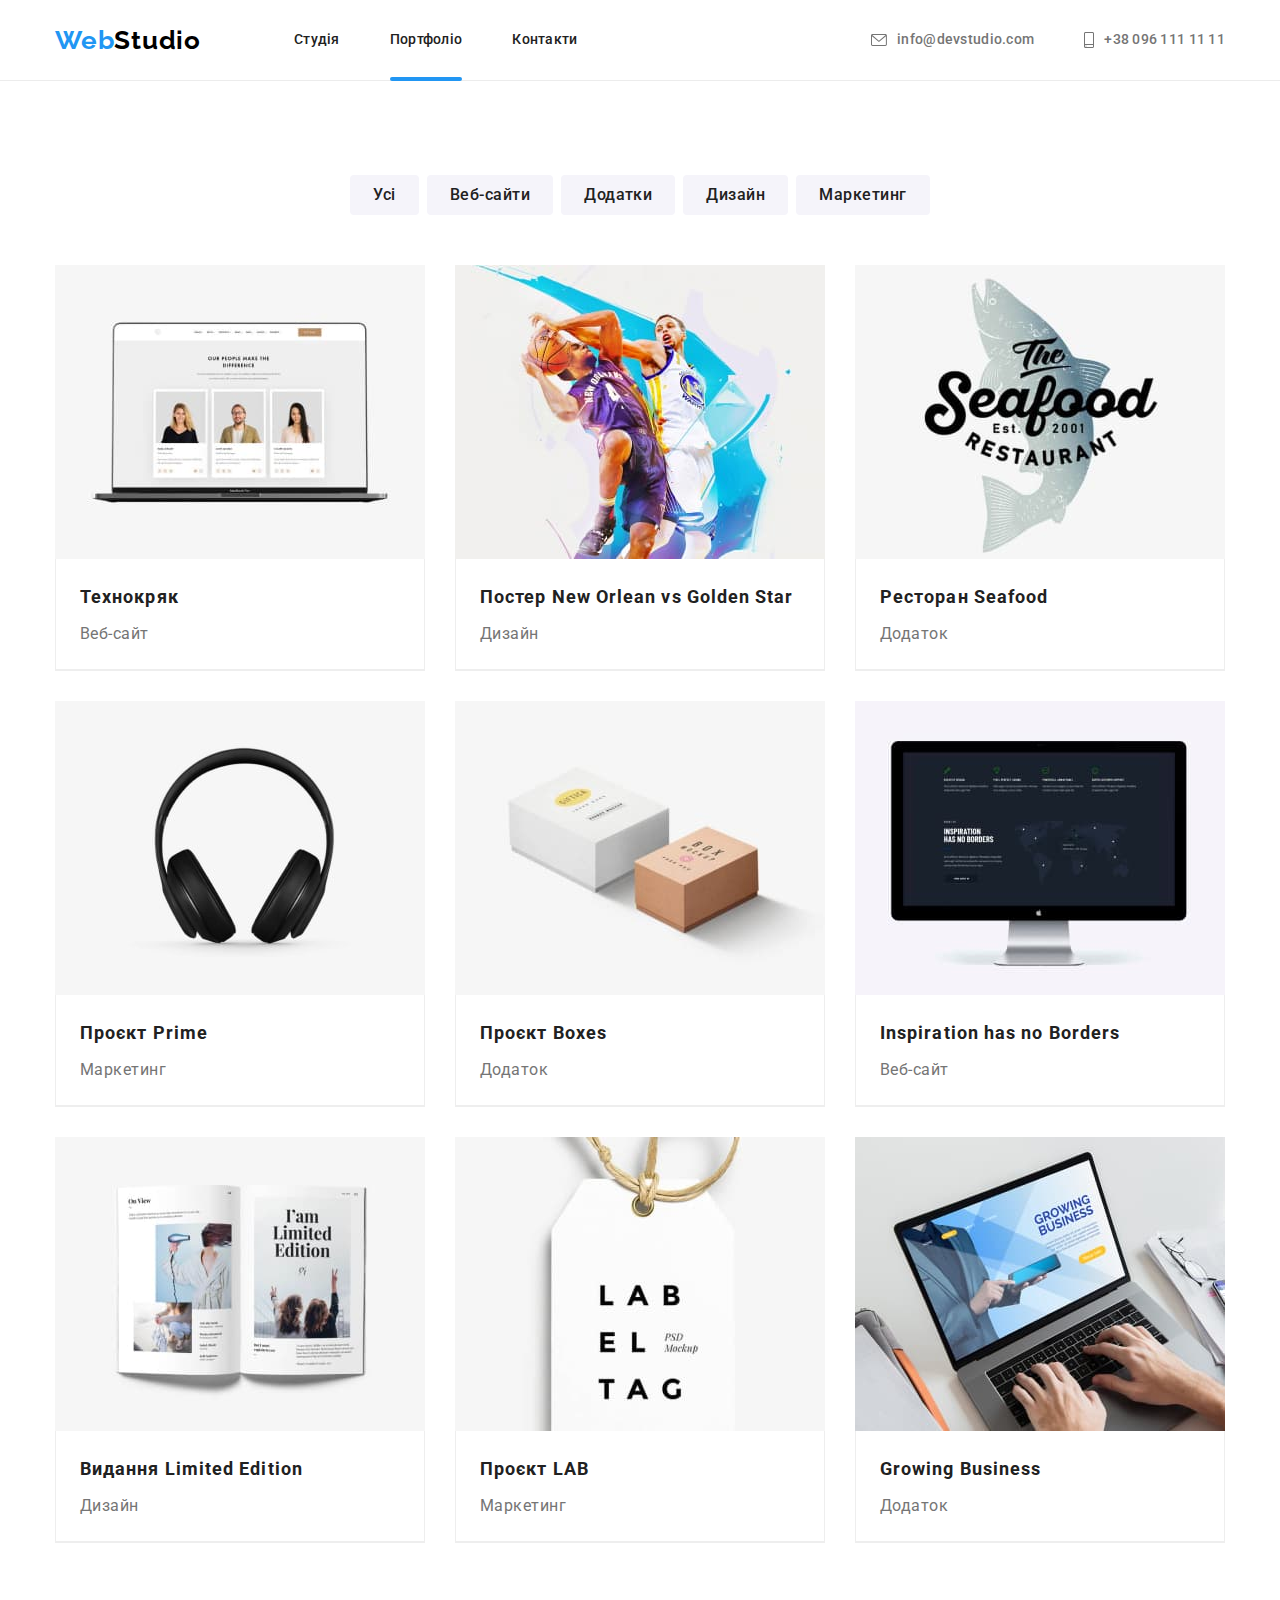
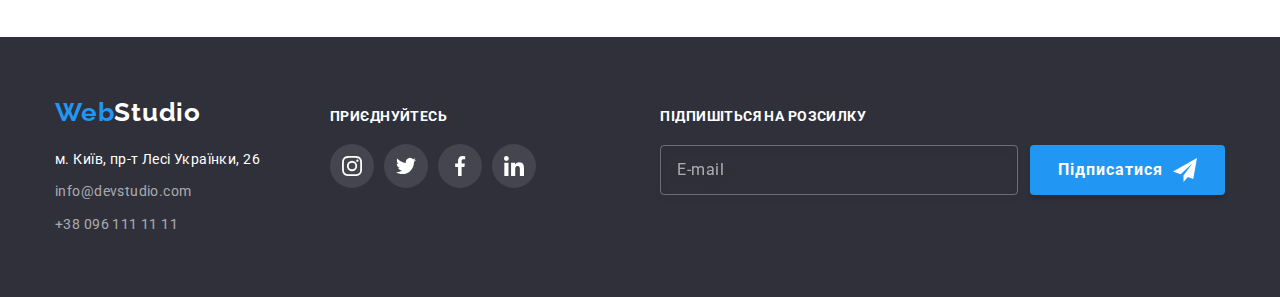
==== portfolio.html @ 09e57047 "hw7" ====
<!DOCTYPE html>
<html lang="uk">
  <head>
    <meta charset="UTF-8" />
    <meta http-equiv="X-UA-Compatible" content="IE=edge" />
    <meta name="viewport" content="width=device-width, initial-scale=1.0" />
    <title>Document</title>
    <link
      href="https://fonts.googleapis.com/css2?family=Oleo+Script&family=Raleway:wght@700&family=Roboto:wght@400;500;700;900&display=swap"
      rel="stylesheet"
    />
    <link
      rel="stylesheet"
      href="https://cdnjs.cloudflare.com/ajax/libs/modern-normalize/1.1.0/modern-normalize.min.css"
    />
    <link rel="stylesheet" href="./css/styles.css" />
  </head>
  <body>
    <!-- шапка -->
    <header class="page-header">
      <div class="container main-nav">
        <nav class="main-nav">
          <a class="logo" href="./index.html"
            >Web<span class="main-nav__logo">Studio</span></a
          >
          <ul class="site-nav">
            <li class="site-nav__item">
              <a href="./index.html" class="site-nav__link "
                >Студія</a
              >
            </li>
            <li class="site-nav__item">
              <a href="#" class="site-nav__link site-nav__link--active">Портфоліо</a>
            </li>
            <li class="site-nav__item">
              <a href="#" class="site-nav__link">Контакти</a>
            </li>
          </ul>
        </nav>
        <ul class="auth-nav">
          <li class="auth-nav__item">
            <a href="mailto:info@devstudio.com" class="auth-nav__link">
              <svg width="16" height="12">
                <use href="./images/icons.svg#icon-envelope"></use>
              </svg>
              info@devstudio.com</a
            >
          </li>
          <li class="auth-nav__item">
            <a href="tel:+380961111111" class="auth-nav__link">
              <svg width="10" height="16">
                <use href="./images/icons.svg#icon-smartphone"></use>
              </svg>
              +38 096 111 11 11</a
            >
          </li>
        </ul>
      </div>
    </header>
    <main>
      <section class="section">
        <div class="container">
        <h1 class="visually-hidden">Портфоліо</h1>
          <ul class="filter__list">
            <li class="filter__item">
              <button class="filter__button" type="button">Усі</button>
            </li>
            <li class="filter__item">
              <button class="filter__button" type="button">Веб-сайти</button>
            </li>
            <li class="filter__item">
              <button class="filter__button" type="button">Додатки</button>
            </li>
            <li class="filter__item">
              <button class="filter__button" type="button">Дизайн</button>
            </li>
            <li class="filter__item">
              <button class="filter__button" type="button">Маркетинг</button>
            </li>
          </ul>
            <ul class="products">
              <li class="products__item">
                <a class="products__link" href="">
                  <div class="products__img">
                <img src="./images/portfolio1.jpg" alt="сторінка веб-сайту" />
                <div class="products__overlay">
                  <p class="products__overlay-text">Ресурс пропонує комплексні пропозиції з різним рівнем функціоналу та сервісів. Все це дозволить відвідувачу отримати вичерпні відомості про компанію чи приватну особу.</p>
                </div>
              </div>
                <div class="products__description">
                  <h2 class="products__title">Технокряк</h2>
                  <p class="products__text">Веб-сайт</p>
                </div>
              </a>
              </li>
              <li class="products__item">
                <a class="products__link" href="">
                  <div class="products__img">
                <img src="./images/portfolio2.jpg" alt="постер з баскетболістами" />
                <div class="products__overlay">
                  <p class="products__overlay-text">Ресурс пропонує комплексні пропозиції з різним рівнем функціоналу та сервісів. Все це дозволить відвідувачу отримати вичерпні відомості про компанію чи приватну особу.</p>
                </div>
              </div>
                <div class="products__description">
                <h2 class="products__title">Постер New Orlean vs Golden Star</h2>
                <p class="products__text">Дизайн</p>
                </div>
              </a>
              </li>
              <li class="products__item">
                <a class="products__link" href="">
                  <div class="products__img">
                <img src="./images/portfolio3.jpg" alt="вивіска ресторану" />
                <div class="products__overlay">
                  <p class="products__overlay-text">Ресурс пропонує комплексні пропозиції з різним рівнем функціоналу та сервісів. Все це дозволить відвідувачу отримати вичерпні відомості про компанію чи приватну особу.</p>
                </div>
              </div>
              <div class="products__description">
                <h2 class="products__title">Ресторан Seafood</h2>
                <p class="products__text">Додаток</p>
              </div>
            </a>
              </li>
              <li class="products__item">
                <a class="products__link" href="">
                  <div class="products__img">
                <img src="./images/portfolio4.jpg" alt="навушники" />
                <div class="products__overlay">
                  <p class="products__overlay-text">Ресурс пропонує комплексні пропозиції з різним рівнем функціоналу та сервісів. Все це дозволить відвідувачу отримати вичерпні відомості про компанію чи приватну особу.</p>
                </div>
              </div>
              <div class="products__description">
                <h2 class="products__title">Проєкт Prime</h2>
                <p class="products__text">Маркетинг</p>
              </div>
            </a>
              </li>
              <li class="products__item">
              <a class="products__link" href="">
                <div class="products__img">
                <img src="./images/portfolio5.jpg" alt="коробки" />
                <div class="products__overlay">
                  <p class="products__overlay-text">Ресурс пропонує комплексні пропозиції з різним рівнем функціоналу та сервісів. Все це дозволить відвідувачу отримати вичерпні відомості про компанію чи приватну особу.</p>
                </div>
              </div>
              <div class="products__description">
                <h2 class="products__title">Проєкт Boxes</h2>
                <p class="products__text">Додаток</p>
              </div>
            </a>
              </li>
              <li class="products__item">
                <a class="products__link" href="">
                  <div class="products__img">
                <img src="./images/portfolio6.jpg" alt="сторінка веб-сайту" />
                <div class="products__overlay">
                  <p class="products__overlay-text">Ресурс пропонує комплексні пропозиції з різним рівнем функціоналу та сервісів. Все це дозволить відвідувачу отримати вичерпні відомості про компанію чи приватну особу.</p>
                </div>
              </div>
              <div class="products__description">
                <h2 class="products__title">Inspiration has no Borders</h2>
                <p class="products__text">Веб-сайт</p>
              </div>
            </a>
              </li>
              <li class="products__item">
                <a class="products__link" href="">
                  <div class="products__img">
                <img src="./images/portfolio7.jpg" alt="журнал" />
                <div class="products__overlay">
                  <p class="products__overlay-text">Ресурс пропонує комплексні пропозиції з різним рівнем функціоналу та сервісів. Все це дозволить відвідувачу отримати вичерпні відомості про компанію чи приватну особу.</p>
                </div>
              </div>
              <div class="products__description">
                <h2 class="products__title">Видання Limited Edition</h2>
                <p class="products__text">Дизайн</p>
              </div>
            </a>
              </li>
              <li class="products__item">
                <a class="products__link" href="">
                  <div class="products__img">
                <img src="./images/portfolio8.jpg" alt="бірка" />
                <div class="products__overlay">
                  <p class="products__overlay-text">Ресурс пропонує комплексні пропозиції з різним рівнем функціоналу та сервісів. Все це дозволить відвідувачу отримати вичерпні відомості про компанію чи приватну особу.</p>
                </div>
              </div>
              <div class="products__description">
                <h2 class="products__title">Проєкт LAB</h2>
                <p class="products__text">Маркетинг</p>
              </div>
            </a>
              </li>
              <li class="products__item">
                <a class="products__link" href="">
                  <div class="products__img">
                <img src="./images/portfolio9.jpg" alt="робота за комп'ютером" />
                <div class="products__overlay">
                  <p class="products__overlay-text">Ресурс пропонує комплексні пропозиції з різним рівнем функціоналу та сервісів. Все це дозволить відвідувачу отримати вичерпні відомості про компанію чи приватну особу.</p>
                </div>
              </div>
              <div class="products__description">
                <h2 class="products__title">Growing Business</h2>
                <p class="products__text">Додаток</p>
              </div>
            </a>
              </li>
            </ul>
          </div>
        </div>
      </section>
    </main>
    <footer class="footer">
      <div class="footer__container container">
        <div class="footer__container">
          <div class="footer-contacts__container">
            <a class="logo" href="./index.html"
              >Web<span class="footer-contacts__logo">Studio</span></a
            >
            <address class="footer-contacts__address">
              <ul class="footer-contacts__list">
                <li class="footer-contacts__item">
                  <a
                    class="footer-contacts__maps"
                    href="https://goo.gl/maps/bRiLxxTFk4Lpj27C7"
                    target="_blank"
                    rel="nofollow"
                    >м. Київ, пр-т Лесі Українки, 26</a
                  >
                </li>
                <li class="footer-contacts__item">
                  <a
                    class="footer-contacts__link"
                    href="mailto:info@devstudio.com"
                    >info@devstudio.com</a
                  >
                </li>
                <li class="footer-contacts__tem">
                  <a class="footer-contacts__link" href="tel:+380961111111"
                    >+38 096 111 11 11</a
                  >
                </li>
              </ul>
            </address>
          </div>
          <div class="footer-socials">
            <h2 class="footer-socials__title">Приєднуйтесь</h2>
            <ul class="footer-socials__list">
              <li class="footer-socials__item">
                <a href="" class="footer-socials__link">
                  <svg class="footer-socials__icon" width="20" height="20">
                    <use href="./images/icons.svg#icon-instagram"></use>
                  </svg>
                </a>
              </li>
              <li class="footer-socials__item">
                <a href="" class="footer-socials__link">
                  <svg class="footer-socials__icon" width="20" height="20">
                    <use href="./images/icons.svg#icon-twitter"></use>
                  </svg>
                </a>
              </li>
              <li class="footer-socials__item">
                <a href="" class="footer-socials__link">
                  <svg class="footer-socials__icon" width="20" height="20">
                    <use href="./images/icons.svg#icon-facebook"></use>
                  </svg>
                </a>
              </li>
              <li class="footer-socials__item">
                <a href="" class="footer-socials__link">
                  <svg class="footer-socials__icon" width="20" height="20">
                    <use href="./images/icons.svg#icon-linkedin"></use>
                  </svg>
                </a>
              </li>
            </ul>
          </div>
        </div>
        <form class="footer-form">
          <label class="footer-form__title" for="email"
            >Підпишіться на розсилку</label
          >
          <div class="footer-form__box">
            <input
              class="footer-form__input"
              type="email"
              name="email"
              id="email"
              placeholder="E-mail"
            />
            <button class="footer-form__button" type="submit">
              Підписатися
              <svg class="footer-form__icon" width="24" height="24">
                <use href="./images/icons.svg#icon-icon-send"></use>
              </svg>
            </button>
          </div>
        </form>
      </div>
    </footer>
  </body>
</html>
---- css/styles.css ----
/* колір основного тексту #757575 */
/* колір заголовків #212121 */
/* білий #FFFFFF */
/* акцент #2196F3 */
/* пошта та адреса в футері rgba(255, 255, 255, 0.6) */
/* Background #F5F5F5 */
:root {
  --primary-text-color: #757575;
  --title-text-color: #212121;
  --accent-color: #2196f3;
  --white-text-color: #ffffff;
  --white-background-color: #ffffff;
  --primary-font-weight: 500;
  --second-font-weight: 700;
  --gradient: linear-gradient(rgba(47, 48, 58, 0.4), rgba(47, 48, 58, 0.4));
}
.section-title {
  margin-top: 0px;
  margin-bottom: 50px;
  color: var(--title-text-color);
  font-weight: var(--second-font-weight);
  font-size: 36px;
  line-height: 1.16;
  letter-spacing: 0.03em;
  text-align: center;
}
.container {
  width: 1200px;
  padding: 0 15px;
  margin: 0 auto;
}
.visually-hidden {
  position: absolute;
  white-space: nowrap;
  width: 1px;
  height: 1px;
  overflow: hidden;
  border: 0;
  padding: 0;
  clip: rect(0 0 0 0);
  clip-path: inset(50%);
  margin: -1px;
}
.section {
  padding-top: 94px;
  padding-bottom: 94px;
}
h1,
h2,
h3,
p {
  margin: 0px;
}
ul {
  margin: 0px;
  padding: 0px;
  list-style: none;
}
a {
  text-decoration: none;
}
body {
  background-color: var(--white-background-color);
  color: var(--primary-text-color);
  font-family: Roboto, sans-serif;
}

img {
  display: block;
  max-width: 100%;
  height: auto;
}
/* header */
.page-header {
  border-bottom: 1px solid #ececec;
}
/* main-nav */
.main-nav {
  display: flex;
  align-items: center;
  justify-content: space-between;
}

/* site-nav */
.logo {
  color: var(--accent-color);
  font-family: Raleway;
  font-weight: var(--second-font-weight);
  font-size: 26px;
  line-height: 1.19;
  letter-spacing: 0.03em;
}

.main-nav__logo {
  color: #000000;
}
.site-nav {
  display: flex;
  margin-left: 93px;
}
.site-nav__item {
  position: relative;
}

.site-nav__link--active::after {
  display: inline-block;
  content: "";
  width: 100%;
  height: 4px;
  position: absolute;
  left: 0;
  bottom: -1px;
  background-color: var(--accent-color);
  border-radius: 2px;
}

.site-nav__item:not(:last-child) {
  margin-right: 50px;
}
.site-nav__link {
  display: block;
  padding-top: 32px;
  padding-bottom: 32px;
  color: var(--title-text-color);
  font-weight: var(--primary-font-weight);
  font-size: 14px;
  line-height: 1.14;
  letter-spacing: 0.02em;
  transition-property: color;
  transition-duration: 250ms;
  transition-timing-function: cubic-bezier(0.4, 0, 0.2, 1);
}
.site-nav__link:hover,
.site-nav__link:focus {
  color: var(--accent-color);
}
/* auth-nav */

.auth-nav {
  display: flex;
}
.auth-nav__item {
  display: flex;
}
.auth-nav__item:not(:last-child) {
  margin-right: 50px;
}
.auth-nav__link {
  color: var(--primary-text-color);
  font-weight: var(--primary-font-weight);
  font-size: 14px;
  line-height: 1.14;
  letter-spacing: 0.02em;
  display: flex;
  align-items: center;
  fill: currentColor;
  gap: 10px;
  transition-property: color;
  transition-duration: 250ms;
  transition-timing-function: cubic-bezier(0.4, 0, 0.2, 1);
}
.auth-nav__link:hover,
.auth-nav__link:focus {
  color: var(--accent-color);
}
/* hero */
.hero {
  max-width: 1600px;
  height: 600px;
  margin: 0 auto;
  background-color: #2f303a;
  background-image: var(--gradient), url(../images/hero.jpg);
  background-position: center;
  background-repeat: no-repeat;
  background-size: cover;
  text-align: center;
  padding: 200px 0;
}
.hero__title {
  margin-left: auto;
  margin-right: auto;
  margin-top: 0px;
  margin-bottom: 30px;
  width: 696px;
  text-transform: uppercase;
  color: var(--white-text-color);
  font-weight: 900;
  font-size: 44px;
  line-height: 1.16;
  letter-spacing: 0.06em;
}
.hero__button {
  border: 1px solid transparent;
  border-radius: 4px;
  padding: 10px 32px;
  min-width: 216px;
  background-color: var(--accent-color);
  color: var(--white-text-color);
  font-weight: var(--second-font-weight);
  font-size: 16px;
  line-height: 1.87;
  letter-spacing: 0.06em;
  text-align: center;
  cursor: pointer;
}

/* button */

.filter__button {
  border: 1px solid transparent;
  border-radius: 4px;
  padding: 6px 22px;
  background-color: #f5f4fa;
  color: var(--title-text-color);
  font-weight: var(--primary-font-weight);
  font-size: 16px;
  line-height: 1.62;
  letter-spacing: 0.03em;
  cursor: pointer;
  text-align: center;
  transition-property: background-color, color, box-shadow;
  transition-duration: 250ms;
  transition-timing-function: cubic-bezier(0.4, 0, 0.2, 1);
}
.filter__item:not(:last-child) {
  margin-right: 8px;
}

.filter__button:hover,
.filter__button:focus {
  background-color: var(--accent-color);
  color: var(--white-text-color);
  box-shadow: 0px 3px 1px rgba(0, 0, 0, 0.1), 0px 1px 2px rgba(0, 0, 0, 0.08),
    0px 2px 2px rgba(0, 0, 0, 0.12);
}
.filter__list {
  display: flex;
  justify-content: center;
  margin-bottom: 50px;
}
/* advances */
.advances {
  display: flex;
  justify-content: center;
}
.advances__item:not(:last-child) {
  margin-right: 30px;
}

.advances__title {
  margin-top: 0px;
  margin-bottom: 10px;
  color: var(--title-text-color);
  font-weight: var(--second-font-weight);
  font-size: 14px;
  line-height: 1.14;
  letter-spacing: 0.03em;
}
.advances__text {
  margin-top: 0px;
  margin-bottom: 0px;
  font-size: 14px;
  line-height: 1.71;
  letter-spacing: 0.03em;
}

.advences__icons {
  display: flex;
  width: 270px;
  height: 120px;
  background-color: rgba(245, 244, 250, 1);
  border-radius: 4px;
  justify-content: center;
  align-items: center;
  margin-bottom: 30px;
}
/* work */
.work {
  display: flex;
  justify-content: center;
}
.work__item:not(:last-child) {
  margin-right: 30px;
}
.work__item {
  position: relative;
}
.work__text {
  display: flex;
  position: absolute;
  width: 100%;
  height: 70px;
  bottom: 0;
  left: 0;
  background: rgba(47, 48, 58, 0.8);
  font-weight: var(--second-font-weight);
  letter-spacing: 0.03em;
  line-height: 1.14;
  text-transform: uppercase;
  color: var(--white-text-color);
  align-items: center;
  justify-content: center;
}
.work__section {
  padding-top: 0px;
}
/* team */
.team {
  display: flex;
  justify-content: center;
}
.team__section {
  background-color: #f5f4fa;
}
.team__item {
  background-color: #fff;
  box-shadow: 0px 1px 3px rgba(0, 0, 0, 0.12), 0px 1px 1px rgba(0, 0, 0, 0.14),
    0px 2px 1px rgba(0, 0, 0, 0.2);
  border-radius: 0px 0px 4px 4px;
}
.team__item:not(:last-child) {
  margin-right: 30px;
}

.team__title {
  margin-bottom: 10px;
  text-align: center;
  color: var(--title-text-color);
  font-weight: var(--primary-font-weight);
  font-size: 16px;
  line-height: 1.17;
  letter-spacing: 0.03em;
}
.team__text {
  text-align: center;
  font-size: 16px;
  line-height: 1.17;
  letter-spacing: 0.03em;
  margin-bottom: 16px;
}
.team__information {
  padding-top: 30px;
  padding-bottom: 30px;
}

.team__net-list {
  display: flex;
  justify-content: center;
  gap: 10px;
}
.team__net-link {
  display: flex;
  width: 100%;
  height: 100%;
  align-items: center;
  justify-content: center;
  background-color: var(--white-background-color);
  border-radius: 50%;
  transition-property: background-color;
  transition-duration: 250ms;
  transition-timing-function: cubic-bezier(0.4, 0, 0.2, 1);
}
.team__net-link:hover,
.team__net-link:focus {
  background-color: var(--accent-color);
}
.team__net-link:hover .team__net-icon {
  fill: var(--white-text-color);
}
.team__net-link:focus .team__net-icon {
  fill: var(--white-text-color);
}
.team__net-icon {
  fill: #afb1b8;
  transition-property: fill;
  transition-duration: 250ms;
  transition-timing-function: cubic-bezier(0.4, 0, 0.2, 1);
}
.team__net-item {
  width: 44px;
  height: 44px;
}
/* clients */
.clients__list {
  display: flex;
  gap: 30px;
}

.clients__item {
  height: 92px;
  width: calc((100% - 60px) / 6);
}

.clients__link {
  display: flex;
  width: 100%;
  height: 100%;
  align-items: center;
  justify-content: center;
  border: 1px solid #afb1b8;
  border-radius: 4px;
  color: #afb1b8;
  transition-property: border-color;
  transition-duration: 250ms;
  transition-timing-function: cubic-bezier(0.4, 0, 0.2, 1);
}
.clients__icon {
  fill: currentColor;
  transition-property: fill;
  transition-duration: 250ms;
  transition-timing-function: cubic-bezier(0.4, 0, 0.2, 1);
}
.clients__link:hover,
.clients__link:focus {
  border-color: var(--accent-color);
}
.clients__link:hover .clients__icon {
  fill: var(--accent-color);
}
.clients__link:focus .clients__icon {
  fill: var(--accent-color);
}
/* footer */
.footer {
  background-color: #2f303a;
  padding-top: 60px;
  padding-bottom: 60px;
}
.footer__container {
  display: flex;
  align-items: baseline;
  flex-grow: 1;
}
.footer-first__container {
  flex-grow: 1;
}

.footer-contacts__logo {
  color: var(--white-text-color);
}

.footer-contacts__address {
  margin-top: 20px;
}
.footer-contacts__item {
  margin-top: 0px;
  font-size: 14px;
  line-height: 1.71;
  letter-spacing: 0.03em;
}
.footer-contacts__item:not(:last-child) {
  margin-bottom: 9px;
}
.footer-contacts__list {
  color: rgba(255, 255, 255, 0.6);
  text-decoration: none;
  font-style: normal;
  font-size: 14px;
  line-height: 1.71;
  letter-spacing: 0.03em;
}
.footer-contacts__maps {
  color: var(--white-text-color);
  text-decoration: none;
}
.footer-contacts__link {
  color: rgba(255, 255, 255, 0.6);
}
.footer-socials {
  margin-left: 70px;
  margin-right: 0 auto;
}
.footer-socials__title {
  margin-top: 0px;
  margin-bottom: 20px;
  color: var(--white-text-color);
  font-weight: var(--second-font-weight);
  font-size: 14px;
  line-height: 1.16;
  letter-spacing: 0.03em;
  text-transform: uppercase;
}
.footer-socials__item {
  width: 44px;
  height: 44px;
}

.footer-socials__list {
  display: flex;
  justify-content: center;
  gap: 10px;
}
.footer-socials__link {
  display: flex;
  width: 100%;
  height: 100%;
  align-items: center;
  justify-content: center;
  background-color: rgba(255, 255, 255, 0.1);
  border-radius: 50%;
  transition-property: background-color;
  transition-duration: 250ms;
  transition-timing-function: cubic-bezier(0.4, 0, 0.2, 1);
}
.footer-socials__link:hover,
.footer-socials__link:focus {
  background-color: var(--accent-color);
}
.footer-socials__link:hover .footer-socials__icon {
  fill: var(--white-text-color);
}
.footer-socials__link:focus .footer-socials__icon {
  fill: var(--white-text-color);
}
.footer-socials__icon {
  fill: var(--white-text-color);
}
.footer-form {
  margin-left: 93px;
}
.footer-form__title {
  margin-top: 0px;
  color: var(--white-text-color);
  font-weight: var(--second-font-weight);
  font-size: 14px;
  line-height: 1.16;
  letter-spacing: 0.03em;
  text-transform: uppercase;
}
.footer-form__box {
  display: flex;
  justify-content: right;
  margin-top: 20px;
}
.footer-form__input {
  width: 358px;
  padding: 14px 16px;
  margin-right: 12px;
  font-size: 16px;
  line-height: 1.25;
  letter-spacing: 0.03em;
  background-color: initial;
  outline: none;
  border: 1px solid rgba(255, 255, 255, 0.3);
  filter: drop-shadow(0px 4px 4px rgba(0, 0, 0, 0.15));
  border-radius: 4px;
}
.footer-form__input::placeholder {
  font-size: 16px;
  line-height: 1.25;
  letter-spacing: 0.03em;
  color: rgba(255, 255, 255, 0.6);
}
.footer-form__button {
  display: flex;
  border: none;
  border-radius: 4px;
  padding: 10px 28px;
  background-color: var(--accent-color);
  color: var(--white-text-color);
  font-weight: var(--second-font-weight);
  font-size: 16px;
  line-height: 1.87;
  letter-spacing: 0.06em;
  text-align: center;
  align-items: center;
  cursor: pointer;
  box-shadow: 0px 4px 4px rgba(0, 0, 0, 0.15);
}
.footer-form__icon {
  margin-left: 10px;
}
/* products */
.products {
  display: flex;
  flex-wrap: wrap;
}

.products__item {
  margin-right: 30px;
  margin-bottom: 30px;
  width: 370px;
  border-bottom: 1px solid #eeeeee;
}
.products__item:nth-child(3n) {
  margin-right: 0px;
}
.products__item:nth-last-child(-n + 3) {
  margin-bottom: 0px;
}
.products__link {
  display: block;
  transition: box-shadow 250ms cubic-bezier(0.4, 0, 0.2, 1);
}
.products__link:hover,
.products__link:focus {
  box-shadow: 0px 1px 1px rgba(0, 0, 0, 0.12), 0px 4px 4px rgba(0, 0, 0, 0.06),
    1px 4px 6px rgba(0, 0, 0, 0.16);
}
.products__title {
  margin-bottom: 4px;
  color: var(--title-text-color);
  font-weight: var(--second-font-weight);
  font-size: 18px;
  line-height: 2;
  letter-spacing: 0.06em;
}
.products__text {
  font-size: 16px;
  line-height: 1.87;
  letter-spacing: 0.03em;
  color: var(--primary-text-color);
}
.products__description {
  padding: 20px 24px;
  border-bottom: 1px solid #eeeeee;
  border-left: 1px solid #eeeeee;
  border-right: 1px solid #eeeeee;
}
.products__img {
  overflow: hidden;
  position: relative;
}

.products__overlay {
  position: absolute;
  background: rgba(33, 150, 243, 0.9);
  top: 0;
  left: 0;
  width: 100%;
  height: 100%;
  transition: transform 250ms cubic-bezier(0.4, 0, 0.2, 1);
  transition-property: transform;
  transform: translateY(100%);
}

.products__overlay-text {
  font-weight: 400;
  font-size: 18px;
  letter-spacing: 0.03em;
  color: var(--white-text-color);
  padding: 63px 24px;
  line-height: 1.5;
}

.products__link:hover .products__overlay,
.products__link:focus .products__overlay {
  transform: translateY(0);
}

/* form */
.backdrop.is-hidden {
  visibility: hidden;
  opacity: 0;
  pointer-events: none;
}
.backdrop {
  position: fixed;
  top: 0;
  left: 0;
  width: 100%;
  height: 100%;
  background-color: rgba(0, 0, 0, 0.2);
  transition: opacity 250ms cubic-bezier(0.4, 0, 0.2, 1),
    visibility 250ms cubic-bezier(0.4, 0, 0.2, 1);
}
.modal {
  position: absolute;
  transform: translate(-50%, -50%);
  top: 50%;
  left: 50%;
  width: 528px;
  background: var(--white-background-color);
  box-shadow: 0px 1px 3px rgba(0, 0, 0, 0.12), 0px 1px 1px rgba(0, 0, 0, 0.14),
    0px 2px 1px rgba(0, 0, 0, 0.2);
  border-radius: 4px;
  transition: transform 250ms cubic-bezier(0.4, 0, 0.2, 1);
  padding: 40px;
}
.modal__button-close {
  position: absolute;
  cursor: pointer;
  top: 8px;
  right: 8px;
  width: 30px;
  height: 30px;
  background: #ffffff;
  border-radius: 50%;
  border: 1px solid rgba(0, 0, 0, 0.1);
  transition-property: border-color;
  transition-duration: 250ms;
  transition-timing-function: cubic-bezier(0.4, 0, 0.2, 1);
}
.modal__button-close:hover,
.modal__button-close:focus {
  border-color: var(--accent-color);
}
.modal__close-svg {
  transition-property: fill;
  transition-duration: 250ms;
  transition-timing-function: cubic-bezier(0.4, 0, 0.2, 1);
}
.modal__button-close:hover .modal__close-svg {
  fill: var(--accent-color);
}
.modal__button-close:focus .modal__close-svg {
  fill: var(--accent-color);
}

.modal__title {
  font-weight: var(--second-font-weight);
  color: var(--title-text-color);
  font-size: 20px;
  letter-spacing: 0.03em;
  line-height: 1.15;
  text-align: center;
  margin-bottom: 12px;
}
.modal__form-label-name {
  display: block;
  font-weight: 400;
  font-size: 12px;
  line-height: 1.17;
  margin-bottom: 4px;
  letter-spacing: 0.01em;
}
.modal__form-label {
  display: block;
  font-weight: 400;
  font-size: 12px;
  line-height: 1.17;
  margin-bottom: 4px;
  margin-top: 10px;
  letter-spacing: 0.01em;
}
.modal__form-field {
  position: relative;
}
.modal__form-comment {
  display: block;
  resize: none;
  padding: 12px 16px;
  width: 100%;
  height: 120px;
  border: 1px solid rgba(33, 33, 33, 0.2);
  border-radius: 4px;
  margin-bottom: 20px;
}

.modal__form-comment::placeholder {
  color: rgba(117, 117, 117, 0.5);
  letter-spacing: 0.01em;
  font-size: 12px;
  line-height: 1.17;
}

.modal__form-input {
  width: 100%;
  padding: 12px 15px 12px 42px;
  font-size: 12px;
  line-height: 1.17;
  border: 1px solid rgba(33, 33, 33, 0.2);
  border-radius: 4px;
  outline: none;
  transition-property: border-color;
  transition-duration: 250ms;
  transition-timing-function: cubic-bezier(0.4, 0, 0.2, 1);
}

.modal__form-input:hover,
.modal__form-input:focus {
  border-color: var(--accent-color);
}

.modal__form-input:hover + .modal__form-icon {
  fill: var(--accent-color);
}
.modal__form-input:focus + .modal__form-icon {
  fill: var(--accent-color);
}

.modal__form-icon {
  position: absolute;
  top: 50%;
  left: 15px;
  transform: translateY(-50%);
  align-items: center;
  transition-property: fill;
  transition-duration: 250ms;
  transition-timing-function: cubic-bezier(0.4, 0, 0.2, 1);
}
.modal__form-agreement {
  display: flex;
  align-items: center;
  justify-content: center;
  letter-spacing: 0.03em;
  font-size: 14px;
  line-height: 1.71;
}

.modal__agreement {
  color: var(--accent-color);
  text-decoration: underline;
  letter-spacing: 0.03em;
  font-size: 14px;
  line-height: 1.71;
}
.modal__checkbox-icon {
  position: relative;
  display: inline-block;
  margin-right: 7px;
  width: 16px;
  height: 16px;
  border: 2px solid var(--title-text-color);
  border-radius: 2px;
  transition-property: background-color, border-color;
  transition-duration: 250ms;
  transition-timing-function: cubic-bezier(0.4, 0, 0.2, 1);
}
.modal__check-icon {
  position: absolute;
  top: 50%;
  left: 50%;
  transform: translate(-50%, -50%);
}

.modal__checkbox {
  -webkit-appearance: none;
  -moz-appearance: none;
  appearance: none;
}
.modal__checkbox:checked + .modal__checkbox-icon {
  background-color: var(--accent-color);
  border-color: var(--accent-color);
}

.modal__button-form {
  display: block;
  margin: 30px auto 0;
  border: none;
  border-radius: 4px;
  padding: 10px 52px;
  background-color: var(--accent-color);
  color: var(--white-text-color);
  font-weight: var(--second-font-weight);
  font-size: 16px;
  line-height: 1.87;
  letter-spacing: 0.06em;
  text-align: center;
  cursor: pointer;
  box-shadow: 0px 4px 4px rgba(0, 0, 0, 0.15);
  transition-property: background-color, box-shadow;
  transition-duration: 250ms;
  transition-timing-function: cubic-bezier(0.4, 0, 0.2, 1);
}

.modal__button-form:hover,
.modal__button-form:focus {
  background: #188ce8;
  box-shadow: 0px 4px 4px rgba(0, 0, 0, 0.15);
}
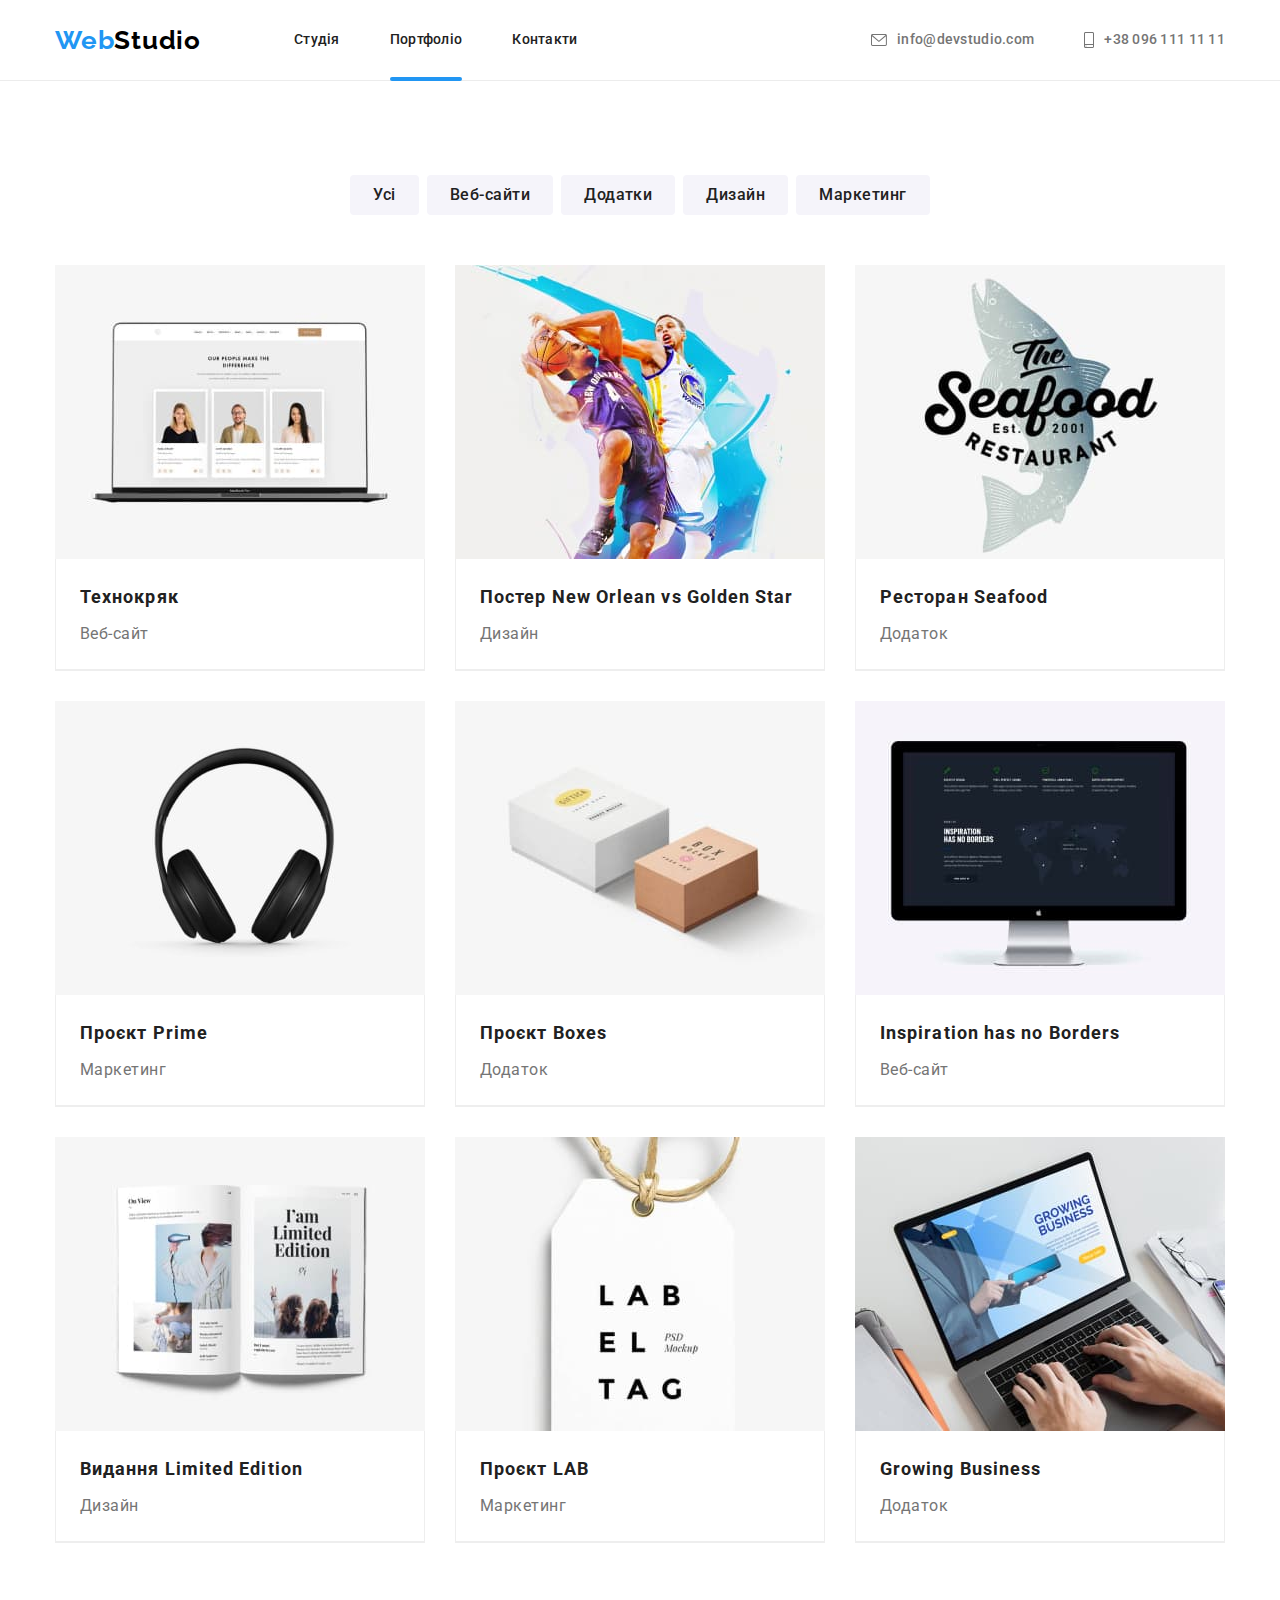
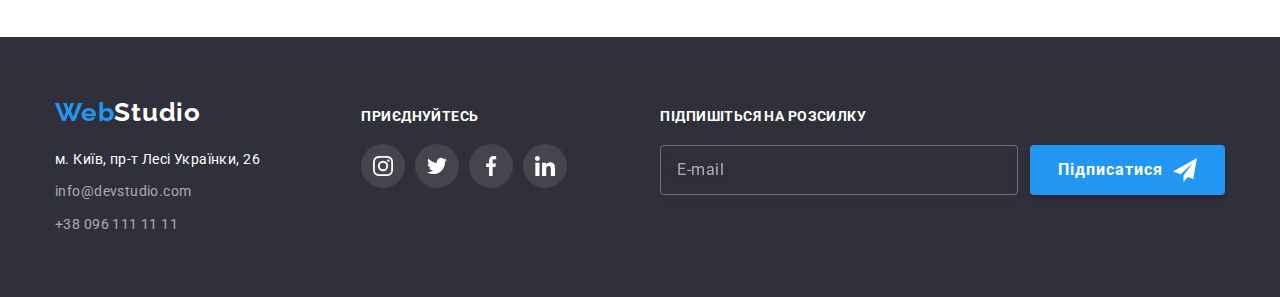
==== commit 0f8854a5: "homework 7" ====
--- a/portfolio.html
+++ b/portfolio.html
@@ -13,21 +13,17 @@
       rel="stylesheet"
       href="https://cdnjs.cloudflare.com/ajax/libs/modern-normalize/1.1.0/modern-normalize.min.css"
     />
-    <link rel="stylesheet" href="./css/styles.css" />
+    <link rel="stylesheet" href="./css/main.min.css" />
   </head>
   <body>
     <!-- шапка -->
     <header class="page-header">
       <div class="container main-nav">
         <nav class="main-nav">
-          <a class="logo" href="./index.html"
-            >Web<span class="main-nav__logo">Studio</span></a
-          >
+          <a class="logo" href="./index.html">Web<span class="main-nav__logo">Studio</span></a>
           <ul class="site-nav">
             <li class="site-nav__item">
-              <a href="./index.html" class="site-nav__link "
-                >Студія</a
-              >
+              <a href="./index.html" class="site-nav__link">Студія</a>
             </li>
             <li class="site-nav__item">
               <a href="#" class="site-nav__link site-nav__link--active">Портфоліо</a>
@@ -60,8 +56,8 @@
     <main>
       <section class="section">
         <div class="container">
-        <h1 class="visually-hidden">Портфоліо</h1>
-          <ul class="filter__list">
+          <h1 class="visually-hidden">Портфоліо</h1>
+          <ul class="filter">
             <li class="filter__item">
               <button class="filter__button" type="button">Усі</button>
             </li>
@@ -78,142 +74,177 @@
               <button class="filter__button" type="button">Маркетинг</button>
             </li>
           </ul>
-            <ul class="products">
-              <li class="products__item">
-                <a class="products__link" href="">
-                  <div class="products__img">
-                <img src="./images/portfolio1.jpg" alt="сторінка веб-сайту" />
-                <div class="products__overlay">
-                  <p class="products__overlay-text">Ресурс пропонує комплексні пропозиції з різним рівнем функціоналу та сервісів. Все це дозволить відвідувачу отримати вичерпні відомості про компанію чи приватну особу.</p>
-                </div>
-              </div>
+          <ul class="products">
+            <li class="products__item">
+              <a class="products__link" href="">
+                <div class="products__img">
+                  <img src="./images/portfolio1.jpg" alt="сторінка веб-сайту" />
+                  <div class="products__overlay">
+                    <p class="products__overlay-text">
+                      Ресурс пропонує комплексні пропозиції з різним рівнем функціоналу та сервісів.
+                      Все це дозволить відвідувачу отримати вичерпні відомості про компанію чи
+                      приватну особу.
+                    </p>
+                  </div>
+                </div>
                 <div class="products__description">
                   <h2 class="products__title">Технокряк</h2>
                   <p class="products__text">Веб-сайт</p>
                 </div>
               </a>
-              </li>
-              <li class="products__item">
-                <a class="products__link" href="">
-                  <div class="products__img">
-                <img src="./images/portfolio2.jpg" alt="постер з баскетболістами" />
-                <div class="products__overlay">
-                  <p class="products__overlay-text">Ресурс пропонує комплексні пропозиції з різним рівнем функціоналу та сервісів. Все це дозволить відвідувачу отримати вичерпні відомості про компанію чи приватну особу.</p>
-                </div>
-              </div>
-                <div class="products__description">
-                <h2 class="products__title">Постер New Orlean vs Golden Star</h2>
-                <p class="products__text">Дизайн</p>
-                </div>
-              </a>
-              </li>
-              <li class="products__item">
-                <a class="products__link" href="">
-                  <div class="products__img">
-                <img src="./images/portfolio3.jpg" alt="вивіска ресторану" />
-                <div class="products__overlay">
-                  <p class="products__overlay-text">Ресурс пропонує комплексні пропозиції з різним рівнем функціоналу та сервісів. Все це дозволить відвідувачу отримати вичерпні відомості про компанію чи приватну особу.</p>
-                </div>
-              </div>
-              <div class="products__description">
-                <h2 class="products__title">Ресторан Seafood</h2>
-                <p class="products__text">Додаток</p>
-              </div>
-            </a>
-              </li>
-              <li class="products__item">
-                <a class="products__link" href="">
-                  <div class="products__img">
-                <img src="./images/portfolio4.jpg" alt="навушники" />
-                <div class="products__overlay">
-                  <p class="products__overlay-text">Ресурс пропонує комплексні пропозиції з різним рівнем функціоналу та сервісів. Все це дозволить відвідувачу отримати вичерпні відомості про компанію чи приватну особу.</p>
-                </div>
-              </div>
-              <div class="products__description">
-                <h2 class="products__title">Проєкт Prime</h2>
-                <p class="products__text">Маркетинг</p>
-              </div>
-            </a>
-              </li>
-              <li class="products__item">
-              <a class="products__link" href="">
-                <div class="products__img">
-                <img src="./images/portfolio5.jpg" alt="коробки" />
-                <div class="products__overlay">
-                  <p class="products__overlay-text">Ресурс пропонує комплексні пропозиції з різним рівнем функціоналу та сервісів. Все це дозволить відвідувачу отримати вичерпні відомості про компанію чи приватну особу.</p>
-                </div>
-              </div>
-              <div class="products__description">
-                <h2 class="products__title">Проєкт Boxes</h2>
-                <p class="products__text">Додаток</p>
-              </div>
-            </a>
-              </li>
-              <li class="products__item">
-                <a class="products__link" href="">
-                  <div class="products__img">
-                <img src="./images/portfolio6.jpg" alt="сторінка веб-сайту" />
-                <div class="products__overlay">
-                  <p class="products__overlay-text">Ресурс пропонує комплексні пропозиції з різним рівнем функціоналу та сервісів. Все це дозволить відвідувачу отримати вичерпні відомості про компанію чи приватну особу.</p>
-                </div>
-              </div>
-              <div class="products__description">
-                <h2 class="products__title">Inspiration has no Borders</h2>
-                <p class="products__text">Веб-сайт</p>
-              </div>
-            </a>
-              </li>
-              <li class="products__item">
-                <a class="products__link" href="">
-                  <div class="products__img">
-                <img src="./images/portfolio7.jpg" alt="журнал" />
-                <div class="products__overlay">
-                  <p class="products__overlay-text">Ресурс пропонує комплексні пропозиції з різним рівнем функціоналу та сервісів. Все це дозволить відвідувачу отримати вичерпні відомості про компанію чи приватну особу.</p>
-                </div>
-              </div>
-              <div class="products__description">
-                <h2 class="products__title">Видання Limited Edition</h2>
-                <p class="products__text">Дизайн</p>
-              </div>
-            </a>
-              </li>
-              <li class="products__item">
-                <a class="products__link" href="">
-                  <div class="products__img">
-                <img src="./images/portfolio8.jpg" alt="бірка" />
-                <div class="products__overlay">
-                  <p class="products__overlay-text">Ресурс пропонує комплексні пропозиції з різним рівнем функціоналу та сервісів. Все це дозволить відвідувачу отримати вичерпні відомості про компанію чи приватну особу.</p>
-                </div>
-              </div>
-              <div class="products__description">
-                <h2 class="products__title">Проєкт LAB</h2>
-                <p class="products__text">Маркетинг</p>
-              </div>
-            </a>
-              </li>
-              <li class="products__item">
-                <a class="products__link" href="">
-                  <div class="products__img">
-                <img src="./images/portfolio9.jpg" alt="робота за комп'ютером" />
-                <div class="products__overlay">
-                  <p class="products__overlay-text">Ресурс пропонує комплексні пропозиції з різним рівнем функціоналу та сервісів. Все це дозволить відвідувачу отримати вичерпні відомості про компанію чи приватну особу.</p>
-                </div>
-              </div>
-              <div class="products__description">
-                <h2 class="products__title">Growing Business</h2>
-                <p class="products__text">Додаток</p>
-              </div>
-            </a>
-              </li>
-            </ul>
-          </div>
+            </li>
+            <li class="products__item">
+              <a class="products__link" href="">
+                <div class="products__img">
+                  <img src="./images/portfolio2.jpg" alt="постер з баскетболістами" />
+                  <div class="products__overlay">
+                    <p class="products__overlay-text">
+                      Ресурс пропонує комплексні пропозиції з різним рівнем функціоналу та сервісів.
+                      Все це дозволить відвідувачу отримати вичерпні відомості про компанію чи
+                      приватну особу.
+                    </p>
+                  </div>
+                </div>
+                <div class="products__description">
+                  <h2 class="products__title">Постер New Orlean vs Golden Star</h2>
+                  <p class="products__text">Дизайн</p>
+                </div>
+              </a>
+            </li>
+            <li class="products__item">
+              <a class="products__link" href="">
+                <div class="products__img">
+                  <img src="./images/portfolio3.jpg" alt="вивіска ресторану" />
+                  <div class="products__overlay">
+                    <p class="products__overlay-text">
+                      Ресурс пропонує комплексні пропозиції з різним рівнем функціоналу та сервісів.
+                      Все це дозволить відвідувачу отримати вичерпні відомості про компанію чи
+                      приватну особу.
+                    </p>
+                  </div>
+                </div>
+                <div class="products__description">
+                  <h2 class="products__title">Ресторан Seafood</h2>
+                  <p class="products__text">Додаток</p>
+                </div>
+              </a>
+            </li>
+            <li class="products__item">
+              <a class="products__link" href="">
+                <div class="products__img">
+                  <img src="./images/portfolio4.jpg" alt="навушники" />
+                  <div class="products__overlay">
+                    <p class="products__overlay-text">
+                      Ресурс пропонує комплексні пропозиції з різним рівнем функціоналу та сервісів.
+                      Все це дозволить відвідувачу отримати вичерпні відомості про компанію чи
+                      приватну особу.
+                    </p>
+                  </div>
+                </div>
+                <div class="products__description">
+                  <h2 class="products__title">Проєкт Prime</h2>
+                  <p class="products__text">Маркетинг</p>
+                </div>
+              </a>
+            </li>
+            <li class="products__item">
+              <a class="products__link" href="">
+                <div class="products__img">
+                  <img src="./images/portfolio5.jpg" alt="коробки" />
+                  <div class="products__overlay">
+                    <p class="products__overlay-text">
+                      Ресурс пропонує комплексні пропозиції з різним рівнем функціоналу та сервісів.
+                      Все це дозволить відвідувачу отримати вичерпні відомості про компанію чи
+                      приватну особу.
+                    </p>
+                  </div>
+                </div>
+                <div class="products__description">
+                  <h2 class="products__title">Проєкт Boxes</h2>
+                  <p class="products__text">Додаток</p>
+                </div>
+              </a>
+            </li>
+            <li class="products__item">
+              <a class="products__link" href="">
+                <div class="products__img">
+                  <img src="./images/portfolio6.jpg" alt="сторінка веб-сайту" />
+                  <div class="products__overlay">
+                    <p class="products__overlay-text">
+                      Ресурс пропонує комплексні пропозиції з різним рівнем функціоналу та сервісів.
+                      Все це дозволить відвідувачу отримати вичерпні відомості про компанію чи
+                      приватну особу.
+                    </p>
+                  </div>
+                </div>
+                <div class="products__description">
+                  <h2 class="products__title">Inspiration has no Borders</h2>
+                  <p class="products__text">Веб-сайт</p>
+                </div>
+              </a>
+            </li>
+            <li class="products__item">
+              <a class="products__link" href="">
+                <div class="products__img">
+                  <img src="./images/portfolio7.jpg" alt="журнал" />
+                  <div class="products__overlay">
+                    <p class="products__overlay-text">
+                      Ресурс пропонує комплексні пропозиції з різним рівнем функціоналу та сервісів.
+                      Все це дозволить відвідувачу отримати вичерпні відомості про компанію чи
+                      приватну особу.
+                    </p>
+                  </div>
+                </div>
+                <div class="products__description">
+                  <h2 class="products__title">Видання Limited Edition</h2>
+                  <p class="products__text">Дизайн</p>
+                </div>
+              </a>
+            </li>
+            <li class="products__item">
+              <a class="products__link" href="">
+                <div class="products__img">
+                  <img src="./images/portfolio8.jpg" alt="бірка" />
+                  <div class="products__overlay">
+                    <p class="products__overlay-text">
+                      Ресурс пропонує комплексні пропозиції з різним рівнем функціоналу та сервісів.
+                      Все це дозволить відвідувачу отримати вичерпні відомості про компанію чи
+                      приватну особу.
+                    </p>
+                  </div>
+                </div>
+                <div class="products__description">
+                  <h2 class="products__title">Проєкт LAB</h2>
+                  <p class="products__text">Маркетинг</p>
+                </div>
+              </a>
+            </li>
+            <li class="products__item">
+              <a class="products__link" href="">
+                <div class="products__img">
+                  <img src="./images/portfolio9.jpg" alt="робота за комп'ютером" />
+                  <div class="products__overlay">
+                    <p class="products__overlay-text">
+                      Ресурс пропонує комплексні пропозиції з різним рівнем функціоналу та сервісів.
+                      Все це дозволить відвідувачу отримати вичерпні відомості про компанію чи
+                      приватну особу.
+                    </p>
+                  </div>
+                </div>
+                <div class="products__description">
+                  <h2 class="products__title">Growing Business</h2>
+                  <p class="products__text">Додаток</p>
+                </div>
+              </a>
+            </li>
+          </ul>
         </div>
       </section>
     </main>
     <footer class="footer">
       <div class="footer__container container">
-        <div class="footer__container">
-          <div class="footer-contacts__container">
+        <div class="footer__box">
+          <div class="footer-contacts">
             <a class="logo" href="./index.html"
               >Web<span class="footer-contacts__logo">Studio</span></a
             >
@@ -229,16 +260,12 @@
                   >
                 </li>
                 <li class="footer-contacts__item">
-                  <a
-                    class="footer-contacts__link"
-                    href="mailto:info@devstudio.com"
+                  <a class="footer-contacts__link" href="mailto:info@devstudio.com"
                     >info@devstudio.com</a
                   >
                 </li>
                 <li class="footer-contacts__tem">
-                  <a class="footer-contacts__link" href="tel:+380961111111"
-                    >+38 096 111 11 11</a
-                  >
+                  <a class="footer-contacts__link" href="tel:+380961111111">+38 096 111 11 11</a>
                 </li>
               </ul>
             </address>
@@ -278,9 +305,7 @@
           </div>
         </div>
         <form class="footer-form">
-          <label class="footer-form__title" for="email"
-            >Підпишіться на розсилку</label
-          >
+          <label class="footer-form__title" for="email">Підпишіться на розсилку</label>
           <div class="footer-form__box">
             <input
               class="footer-form__input"
--- a/css/main.min.css
+++ b/css/main.min.css
@@ -0,0 +1,2 @@
+:root{--primary-text-color: #757575;--title-text-color: #212121;--accent-color: #2196f3;--white-text-color: #ffffff;--white-background-color: #ffffff;--primary-font-weight: 500;--second-font-weight: 700;--gradient: linear-gradient(rgba(47, 48, 58, 0.4), rgba(47, 48, 58, 0.4))}.section-title{margin-top:0px;margin-bottom:50px;color:var(--title-text-color);font-weight:var(--second-font-weight);font-size:36px;line-height:1.16;letter-spacing:0.03em;text-align:center}.container{width:1200px;padding:0 15px;margin:0 auto}.section{padding-top:94px;padding-bottom:94px}h1,h2,h3,p{margin:0px}ul{margin:0px;padding:0px;list-style:none}a{text-decoration:none}body{background-color:var(--white-background-color);color:var(--primary-text-color);font-family:Roboto, sans-serif}img{display:block;max-width:100%;height:auto}.visually-hidden{position:absolute;white-space:nowrap;width:1px;height:1px;overflow:hidden;border:0;padding:0;clip:rect(0 0 0 0);-webkit-clip-path:inset(50%);clip-path:inset(50%);margin:-1px}.page-header{border-bottom:1px solid #ececec}.main-nav{display:-webkit-box;display:-ms-flexbox;display:flex;-webkit-box-align:center;-ms-flex-align:center;align-items:center;-webkit-box-pack:justify;-ms-flex-pack:justify;justify-content:space-between}.main-nav__logo{color:#000000}.logo{color:var(--accent-color);font-family:Raleway;font-weight:var(--second-font-weight);font-size:26px;line-height:1.19;letter-spacing:0.03em}.site-nav{display:-webkit-box;display:-ms-flexbox;display:flex;margin-left:93px}.site-nav__item{position:relative}.site-nav__item:not(:last-child){margin-right:50px}.site-nav__link{display:block;padding-top:32px;padding-bottom:32px;color:var(--title-text-color);font-weight:var(--primary-font-weight);font-size:14px;line-height:1.14;letter-spacing:0.02em;-webkit-transition-property:color;transition-property:color;-webkit-transition-duration:250ms;transition-duration:250ms;-webkit-transition-timing-function:cubic-bezier(0.4, 0, 0.2, 1);transition-timing-function:cubic-bezier(0.4, 0, 0.2, 1)}.site-nav__link--active::after{display:inline-block;content:'';width:100%;height:4px;position:absolute;left:0;bottom:-1px;background-color:var(--accent-color);border-radius:2px}.site-nav__link:hover,.site-nav__link:focus{color:var(--accent-color)}.auth-nav{display:-webkit-box;display:-ms-flexbox;display:flex}.auth-nav__item{display:-webkit-box;display:-ms-flexbox;display:flex}.auth-nav__item:not(:last-child){margin-right:50px}.auth-nav__link{color:var(--primary-text-color);font-weight:var(--primary-font-weight);font-size:14px;line-height:1.14;letter-spacing:0.02em;display:-webkit-box;display:-ms-flexbox;display:flex;-webkit-box-align:center;-ms-flex-align:center;align-items:center;fill:currentColor;gap:10px;-webkit-transition-property:color;transition-property:color;-webkit-transition-duration:250ms;transition-duration:250ms;-webkit-transition-timing-function:cubic-bezier(0.4, 0, 0.2, 1);transition-timing-function:cubic-bezier(0.4, 0, 0.2, 1)}.auth-nav__link:hover,.auth-nav__link:focus{color:var(--accent-color)}.hero{max-width:1600px;height:600px;margin:0 auto;background-color:#2f303a;background-image:var(--gradient),url(../images/hero.jpg);background-position:center;background-repeat:no-repeat;background-size:cover;text-align:center;padding:200px 0}.hero__title{margin-left:auto;margin-right:auto;margin-top:0px;margin-bottom:30px;width:696px;text-transform:uppercase;color:var(--white-text-color);font-weight:900;font-size:44px;line-height:1.16;letter-spacing:0.06em}.hero__button{border:1px solid transparent;border-radius:4px;padding:10px 32px;min-width:216px;background-color:var(--accent-color);color:var(--white-text-color);font-weight:var(--second-font-weight);font-size:16px;line-height:1.87;letter-spacing:0.06em;text-align:center;cursor:pointer}.advances{display:-webkit-box;display:-ms-flexbox;display:flex;-webkit-box-pack:center;-ms-flex-pack:center;justify-content:center}.advances__item:not(:last-child){margin-right:30px}.advances__title{margin-top:0px;margin-bottom:10px;color:var(--title-text-color);font-weight:var(--second-font-weight);font-size:14px;line-height:1.14;letter-spacing:0.03em}.advances__text{margin-top:0px;margin-bottom:0px;font-size:14px;line-height:1.71;letter-spacing:0.03em}.advances__icons{display:-webkit-box;display:-ms-flexbox;display:flex;width:270px;height:120px;background-color:#f5f4fa;border-radius:4px;-webkit-box-pack:center;-ms-flex-pack:center;justify-content:center;-webkit-box-align:center;-ms-flex-align:center;align-items:center;margin-bottom:30px}.work{padding-top:0px}.work__list{display:-webkit-box;display:-ms-flexbox;display:flex;-webkit-box-pack:center;-ms-flex-pack:center;justify-content:center}.work__item:not(:last-child){margin-right:30px}.work__item{position:relative}.work__text{display:-webkit-box;display:-ms-flexbox;display:flex;position:absolute;width:100%;height:70px;bottom:0;left:0;background:rgba(47,48,58,0.8);font-weight:var(--second-font-weight);letter-spacing:0.03em;line-height:1.14;text-transform:uppercase;color:var(--white-text-color);-webkit-box-align:center;-ms-flex-align:center;align-items:center;-webkit-box-pack:center;-ms-flex-pack:center;justify-content:center}.team{background-color:#f5f4fa}.team__list{display:-webkit-box;display:-ms-flexbox;display:flex;-webkit-box-pack:center;-ms-flex-pack:center;justify-content:center}.team__item{background-color:#fff;-webkit-box-shadow:0px 1px 3px rgba(0,0,0,0.12),0px 1px 1px rgba(0,0,0,0.14),0px 2px 1px rgba(0,0,0,0.2);box-shadow:0px 1px 3px rgba(0,0,0,0.12),0px 1px 1px rgba(0,0,0,0.14),0px 2px 1px rgba(0,0,0,0.2);border-radius:0px 0px 4px 4px}.team__item:not(:last-child){margin-right:30px}.team__title{margin-bottom:10px;text-align:center;color:var(--title-text-color);font-weight:var(--primary-font-weight);font-size:16px;line-height:1.17;letter-spacing:0.03em}.team__text{text-align:center;font-size:16px;line-height:1.17;letter-spacing:0.03em;margin-bottom:16px}.team__information{padding-top:30px;padding-bottom:30px}.team__net-list{display:-webkit-box;display:-ms-flexbox;display:flex;-webkit-box-pack:center;-ms-flex-pack:center;justify-content:center;gap:10px}.team__net-link{display:-webkit-box;display:-ms-flexbox;display:flex;width:100%;height:100%;-webkit-box-align:center;-ms-flex-align:center;align-items:center;-webkit-box-pack:center;-ms-flex-pack:center;justify-content:center;background-color:var(--white-background-color);border-radius:50%;-webkit-transition-property:background-color;transition-property:background-color;-webkit-transition-duration:250ms;transition-duration:250ms;-webkit-transition-timing-function:cubic-bezier(0.4, 0, 0.2, 1);transition-timing-function:cubic-bezier(0.4, 0, 0.2, 1)}.team__net-link:hover,.team__net-link:focus{background-color:var(--accent-color)}.team__net-icon{fill:#afb1b8;-webkit-transition-property:fill;transition-property:fill;-webkit-transition-duration:250ms;transition-duration:250ms;-webkit-transition-timing-function:cubic-bezier(0.4, 0, 0.2, 1);transition-timing-function:cubic-bezier(0.4, 0, 0.2, 1)}.team__net-link:hover .team__net-icon{fill:var(--white-text-color)}.team__net-link:focus .team__net-icon{fill:var(--white-text-color)}.team__net-item{width:44px;height:44px}.clients{display:-webkit-box;display:-ms-flexbox;display:flex;gap:30px}.clients__item{height:92px;width:calc((100% - 60px) / 6)}.clients__link{display:-webkit-box;display:-ms-flexbox;display:flex;width:100%;height:100%;-webkit-box-align:center;-ms-flex-align:center;align-items:center;-webkit-box-pack:center;-ms-flex-pack:center;justify-content:center;border:1px solid #afb1b8;border-radius:4px;color:#afb1b8;-webkit-transition-property:border-color;transition-property:border-color;-webkit-transition-duration:250ms;transition-duration:250ms;-webkit-transition-timing-function:cubic-bezier(0.4, 0, 0.2, 1);transition-timing-function:cubic-bezier(0.4, 0, 0.2, 1)}.clients__link:hover,.clients__link:focus{border-color:var(--accent-color)}.clients__icon{fill:currentColor;-webkit-transition-property:fill;transition-property:fill;-webkit-transition-duration:250ms;transition-duration:250ms;-webkit-transition-timing-function:cubic-bezier(0.4, 0, 0.2, 1);transition-timing-function:cubic-bezier(0.4, 0, 0.2, 1)}.clients__link:hover .clients__icon,.clients__link:focus .clients__icon{fill:var(--accent-color)}.footer{background-color:#2f303a;padding-top:60px;padding-bottom:60px}.footer__container{display:-webkit-box;display:-ms-flexbox;display:flex;-webkit-box-align:baseline;-ms-flex-align:baseline;align-items:baseline;-webkit-box-flex:1;-ms-flex-positive:1;flex-grow:1}.footer__box{display:-webkit-box;display:-ms-flexbox;display:flex;-webkit-box-align:baseline;-ms-flex-align:baseline;align-items:baseline;-webkit-box-flex:1;-ms-flex-positive:1;flex-grow:1}.footer-contacts{-webkit-box-flex:1;-ms-flex-positive:1;flex-grow:1}.footer-contacts__logo{color:var(--white-text-color)}.footer-contacts__address{margin-top:20px}.footer-contacts__item{margin-top:0px;font-size:14px;line-height:1.71;letter-spacing:0.03em}.footer-contacts__item:not(:last-child){margin-bottom:9px}.footer-contacts__list{color:rgba(255,255,255,0.6);text-decoration:none;font-style:normal;font-size:14px;line-height:1.71;letter-spacing:0.03em}.footer-contacts__maps{color:var(--white-text-color);text-decoration:none}.footer-contacts__link{color:rgba(255,255,255,0.6)}.footer-socials{margin-left:70px;margin-right:0 auto}.footer-socials__title{margin-top:0px;margin-bottom:20px;color:var(--white-text-color);font-weight:var(--second-font-weight);font-size:14px;line-height:1.16;letter-spacing:0.03em;text-transform:uppercase}.footer-socials__item{width:44px;height:44px}.footer-socials__list{display:-webkit-box;display:-ms-flexbox;display:flex;-webkit-box-pack:center;-ms-flex-pack:center;justify-content:center;gap:10px}.footer-socials__link{display:-webkit-box;display:-ms-flexbox;display:flex;width:100%;height:100%;-webkit-box-align:center;-ms-flex-align:center;align-items:center;-webkit-box-pack:center;-ms-flex-pack:center;justify-content:center;background-color:rgba(255,255,255,0.1);border-radius:50%;-webkit-transition-property:background-color;transition-property:background-color;-webkit-transition-duration:250ms;transition-duration:250ms;-webkit-transition-timing-function:cubic-bezier(0.4, 0, 0.2, 1);transition-timing-function:cubic-bezier(0.4, 0, 0.2, 1)}.footer-socials__link:hover,.footer-socials__link:focus{background-color:var(--accent-color)}.footer-socials__icon{fill:var(--white-text-color)}.footer-socials__link:hover .footer-socials__icon{fill:var(--white-text-color)}.footer-socials__link:focus .footer-socials__icon{fill:var(--white-text-color)}.footer-form{margin-left:93px}.footer-form__title{margin-top:0px;color:var(--white-text-color);font-weight:var(--second-font-weight);font-size:14px;line-height:1.16;letter-spacing:0.03em;text-transform:uppercase}.footer-form__box{display:-webkit-box;display:-ms-flexbox;display:flex;-webkit-box-pack:right;-ms-flex-pack:right;justify-content:right;margin-top:20px}.footer-form__input{width:358px;padding:14px 16px;margin-right:12px;font-size:16px;line-height:1.25;letter-spacing:0.03em;background-color:initial;outline:none;border:1px solid rgba(255,255,255,0.3);-webkit-filter:drop-shadow(0px 4px 4px rgba(0,0,0,0.15));filter:drop-shadow(0px 4px 4px rgba(0,0,0,0.15));border-radius:4px}.footer-form__input::-webkit-input-placeholder{font-size:16px;line-height:1.25;letter-spacing:0.03em;color:rgba(255,255,255,0.6)}.footer-form__input:-ms-input-placeholder{font-size:16px;line-height:1.25;letter-spacing:0.03em;color:rgba(255,255,255,0.6)}.footer-form__input::-ms-input-placeholder{font-size:16px;line-height:1.25;letter-spacing:0.03em;color:rgba(255,255,255,0.6)}.footer-form__input::placeholder{font-size:16px;line-height:1.25;letter-spacing:0.03em;color:rgba(255,255,255,0.6)}.footer-form__button{display:-webkit-box;display:-ms-flexbox;display:flex;border:none;border-radius:4px;padding:10px 28px;background-color:var(--accent-color);color:var(--white-text-color);font-weight:var(--second-font-weight);font-size:16px;line-height:1.87;letter-spacing:0.06em;text-align:center;-webkit-box-align:center;-ms-flex-align:center;align-items:center;cursor:pointer;-webkit-box-shadow:0px 4px 4px rgba(0,0,0,0.15);box-shadow:0px 4px 4px rgba(0,0,0,0.15)}.footer-form__icon{margin-left:10px}.filter{display:-webkit-box;display:-ms-flexbox;display:flex;-webkit-box-pack:center;-ms-flex-pack:center;justify-content:center;margin-bottom:50px}.filter__item:not(:last-child){margin-right:8px}.filter__button{border:1px solid transparent;border-radius:4px;padding:6px 22px;background-color:#f5f4fa;color:var(--title-text-color);font-weight:var(--primary-font-weight);font-size:16px;line-height:1.62;letter-spacing:0.03em;cursor:pointer;text-align:center;-webkit-transition-property:background-color, color, -webkit-box-shadow;transition-property:background-color, color, -webkit-box-shadow;transition-property:background-color, color, box-shadow;transition-property:background-color, color, box-shadow, -webkit-box-shadow;-webkit-transition-duration:250ms;transition-duration:250ms;-webkit-transition-timing-function:cubic-bezier(0.4, 0, 0.2, 1);transition-timing-function:cubic-bezier(0.4, 0, 0.2, 1)}.filter__button:hover,.filter__button:focus{background-color:var(--accent-color);color:var(--white-text-color);-webkit-box-shadow:0px 3px 1px rgba(0,0,0,0.1),0px 1px 2px rgba(0,0,0,0.08),0px 2px 2px rgba(0,0,0,0.12);box-shadow:0px 3px 1px rgba(0,0,0,0.1),0px 1px 2px rgba(0,0,0,0.08),0px 2px 2px rgba(0,0,0,0.12)}.products{display:-webkit-box;display:-ms-flexbox;display:flex;-ms-flex-wrap:wrap;flex-wrap:wrap}.products__item{margin-right:30px;margin-bottom:30px;width:370px;border-bottom:1px solid #eeeeee}.products__item:nth-child(3n){margin-right:0px}.products__item:nth-last-child(-n+3){margin-bottom:0px}.products__link{display:block;-webkit-transition:-webkit-box-shadow 250ms cubic-bezier(0.4, 0, 0.2, 1);transition:-webkit-box-shadow 250ms cubic-bezier(0.4, 0, 0.2, 1);transition:box-shadow 250ms cubic-bezier(0.4, 0, 0.2, 1);transition:box-shadow 250ms cubic-bezier(0.4, 0, 0.2, 1), -webkit-box-shadow 250ms cubic-bezier(0.4, 0, 0.2, 1)}.products__link:hover,.products__link:focus{-webkit-box-shadow:0px 1px 1px rgba(0,0,0,0.12),0px 4px 4px rgba(0,0,0,0.06),1px 4px 6px rgba(0,0,0,0.16);box-shadow:0px 1px 1px rgba(0,0,0,0.12),0px 4px 4px rgba(0,0,0,0.06),1px 4px 6px rgba(0,0,0,0.16)}.products__title{margin-bottom:4px;color:var(--title-text-color);font-weight:var(--second-font-weight);font-size:18px;line-height:2;letter-spacing:0.06em}.products__text{font-size:16px;line-height:1.87;letter-spacing:0.03em;color:var(--primary-text-color)}.products__description{padding:20px 24px;border-bottom:1px solid #eeeeee;border-left:1px solid #eeeeee;border-right:1px solid #eeeeee}.products__img{overflow:hidden;position:relative}.products__overlay{position:absolute;background:rgba(33,150,243,0.9);top:0;left:0;width:100%;height:100%;-webkit-transition:-webkit-transform 250ms cubic-bezier(0.4, 0, 0.2, 1);transition:-webkit-transform 250ms cubic-bezier(0.4, 0, 0.2, 1);transition:transform 250ms cubic-bezier(0.4, 0, 0.2, 1);transition:transform 250ms cubic-bezier(0.4, 0, 0.2, 1), -webkit-transform 250ms cubic-bezier(0.4, 0, 0.2, 1);-webkit-transition-property:-webkit-transform;transition-property:-webkit-transform;transition-property:transform;transition-property:transform, -webkit-transform;-webkit-transform:translateY(100%);transform:translateY(100%)}.products__link:hover .products__overlay,.products__link:focus .products__overlay{-webkit-transform:translateY(0);transform:translateY(0)}.products__overlay-text{font-weight:400;font-size:18px;letter-spacing:0.03em;color:var(--white-text-color);padding:63px 24px;line-height:1.5}.backdrop.is-hidden{visibility:hidden;opacity:0;pointer-events:none}.backdrop{position:fixed;top:0;left:0;width:100%;height:100%;background-color:rgba(0,0,0,0.2);-webkit-transition:opacity 250ms cubic-bezier(0.4, 0, 0.2, 1),visibility 250ms cubic-bezier(0.4, 0, 0.2, 1);transition:opacity 250ms cubic-bezier(0.4, 0, 0.2, 1),visibility 250ms cubic-bezier(0.4, 0, 0.2, 1)}.modal{position:absolute;-webkit-transform:translate(-50%, -50%);transform:translate(-50%, -50%);top:50%;left:50%;width:528px;background:var(--white-background-color);-webkit-box-shadow:0px 1px 3px rgba(0,0,0,0.12),0px 1px 1px rgba(0,0,0,0.14),0px 2px 1px rgba(0,0,0,0.2);box-shadow:0px 1px 3px rgba(0,0,0,0.12),0px 1px 1px rgba(0,0,0,0.14),0px 2px 1px rgba(0,0,0,0.2);border-radius:4px;-webkit-transition:-webkit-transform 250ms cubic-bezier(0.4, 0, 0.2, 1);transition:-webkit-transform 250ms cubic-bezier(0.4, 0, 0.2, 1);transition:transform 250ms cubic-bezier(0.4, 0, 0.2, 1);transition:transform 250ms cubic-bezier(0.4, 0, 0.2, 1), -webkit-transform 250ms cubic-bezier(0.4, 0, 0.2, 1);padding:40px}.modal__button-close{position:absolute;cursor:pointer;top:8px;right:8px;width:30px;height:30px;background:#ffffff;border-radius:50%;border:1px solid rgba(0,0,0,0.1);-webkit-transition-property:border-color;transition-property:border-color;-webkit-transition-duration:250ms;transition-duration:250ms;-webkit-transition-timing-function:cubic-bezier(0.4, 0, 0.2, 1);transition-timing-function:cubic-bezier(0.4, 0, 0.2, 1)}.modal__button-close:hover,.modal__button-close:focus{border-color:var(--accent-color)}.modal__close-svg{-webkit-transition-property:fill;transition-property:fill;-webkit-transition-duration:250ms;transition-duration:250ms;-webkit-transition-timing-function:cubic-bezier(0.4, 0, 0.2, 1);transition-timing-function:cubic-bezier(0.4, 0, 0.2, 1)}.modal__button-close:hover .modal__close-svg{fill:var(--accent-color)}.modal__button-close:focus .modal__close-svg{fill:var(--accent-color)}.modal__title{font-weight:var(--second-font-weight);color:var(--title-text-color);font-size:20px;letter-spacing:0.03em;line-height:1.15;text-align:center;margin-bottom:12px}.modal__form-label-name{display:block;font-weight:400;font-size:12px;line-height:1.17;margin-bottom:4px;letter-spacing:0.01em}.modal__form-label{display:block;font-weight:400;font-size:12px;line-height:1.17;margin-bottom:4px;margin-top:10px;letter-spacing:0.01em}.modal__form-field{position:relative}.modal__form-comment{display:block;resize:none;padding:12px 16px;width:100%;height:120px;border:1px solid rgba(33,33,33,0.2);border-radius:4px;margin-bottom:20px}.modal__form-comment::-webkit-input-placeholder{color:rgba(117,117,117,0.5);letter-spacing:0.01em;font-size:12px;line-height:1.17}.modal__form-comment:-ms-input-placeholder{color:rgba(117,117,117,0.5);letter-spacing:0.01em;font-size:12px;line-height:1.17}.modal__form-comment::-ms-input-placeholder{color:rgba(117,117,117,0.5);letter-spacing:0.01em;font-size:12px;line-height:1.17}.modal__form-comment::placeholder{color:rgba(117,117,117,0.5);letter-spacing:0.01em;font-size:12px;line-height:1.17}.modal__form-input{width:100%;padding:12px 15px 12px 42px;font-size:12px;line-height:1.17;border:1px solid rgba(33,33,33,0.2);border-radius:4px;outline:none;-webkit-transition-property:border-color;transition-property:border-color;-webkit-transition-duration:250ms;transition-duration:250ms;-webkit-transition-timing-function:cubic-bezier(0.4, 0, 0.2, 1);transition-timing-function:cubic-bezier(0.4, 0, 0.2, 1)}.modal__form-input:hover,.modal__form-input:focus{border-color:var(--accent-color)}.modal__form-icon{position:absolute;top:50%;left:15px;-webkit-transform:translateY(-50%);transform:translateY(-50%);-webkit-box-align:center;-ms-flex-align:center;align-items:center;-webkit-transition-property:fill;transition-property:fill;-webkit-transition-duration:250ms;transition-duration:250ms;-webkit-transition-timing-function:cubic-bezier(0.4, 0, 0.2, 1);transition-timing-function:cubic-bezier(0.4, 0, 0.2, 1)}.modal__form-input:hover+.modal__form-icon{fill:var(--accent-color)}.modal__form-input:focus+.modal__form-icon{fill:var(--accent-color)}.modal__form-agreement{display:-webkit-box;display:-ms-flexbox;display:flex;-webkit-box-align:center;-ms-flex-align:center;align-items:center;-webkit-box-pack:center;-ms-flex-pack:center;justify-content:center;letter-spacing:0.03em;font-size:14px;line-height:1.71}.modal__agreement{color:var(--accent-color);text-decoration:underline;letter-spacing:0.03em;font-size:14px;line-height:1.71}.modal__checkbox-icon{position:relative;display:inline-block;margin-right:7px;width:16px;height:16px;border:2px solid var(--title-text-color);border-radius:2px;-webkit-transition-property:background-color, border-color;transition-property:background-color, border-color;-webkit-transition-duration:250ms;transition-duration:250ms;-webkit-transition-timing-function:cubic-bezier(0.4, 0, 0.2, 1);transition-timing-function:cubic-bezier(0.4, 0, 0.2, 1)}.modal__check-icon{position:absolute;top:50%;left:50%;-webkit-transform:translate(-50%, -50%);transform:translate(-50%, -50%)}.modal__checkbox{-webkit-appearance:none;-moz-appearance:none;appearance:none}.modal__checkbox:checked+.modal__checkbox-icon{background-color:var(--accent-color);border-color:var(--accent-color)}.modal__button-form{display:block;margin:30px auto 0;border:none;border-radius:4px;padding:10px 52px;background-color:var(--accent-color);color:var(--white-text-color);font-weight:var(--second-font-weight);font-size:16px;line-height:1.87;letter-spacing:0.06em;text-align:center;cursor:pointer;-webkit-box-shadow:0px 4px 4px rgba(0,0,0,0.15);box-shadow:0px 4px 4px rgba(0,0,0,0.15);-webkit-transition-property:background-color, -webkit-box-shadow;transition-property:background-color, -webkit-box-shadow;transition-property:background-color, box-shadow;transition-property:background-color, box-shadow, -webkit-box-shadow;-webkit-transition-duration:250ms;transition-duration:250ms;-webkit-transition-timing-function:cubic-bezier(0.4, 0, 0.2, 1);transition-timing-function:cubic-bezier(0.4, 0, 0.2, 1)}.modal__button-form:hover,.modal__button-form:focus{background:#188ce8;-webkit-box-shadow:0px 4px 4px rgba(0,0,0,0.15);box-shadow:0px 4px 4px rgba(0,0,0,0.15)}
+/*# sourceMappingURL=main.min.css.map */